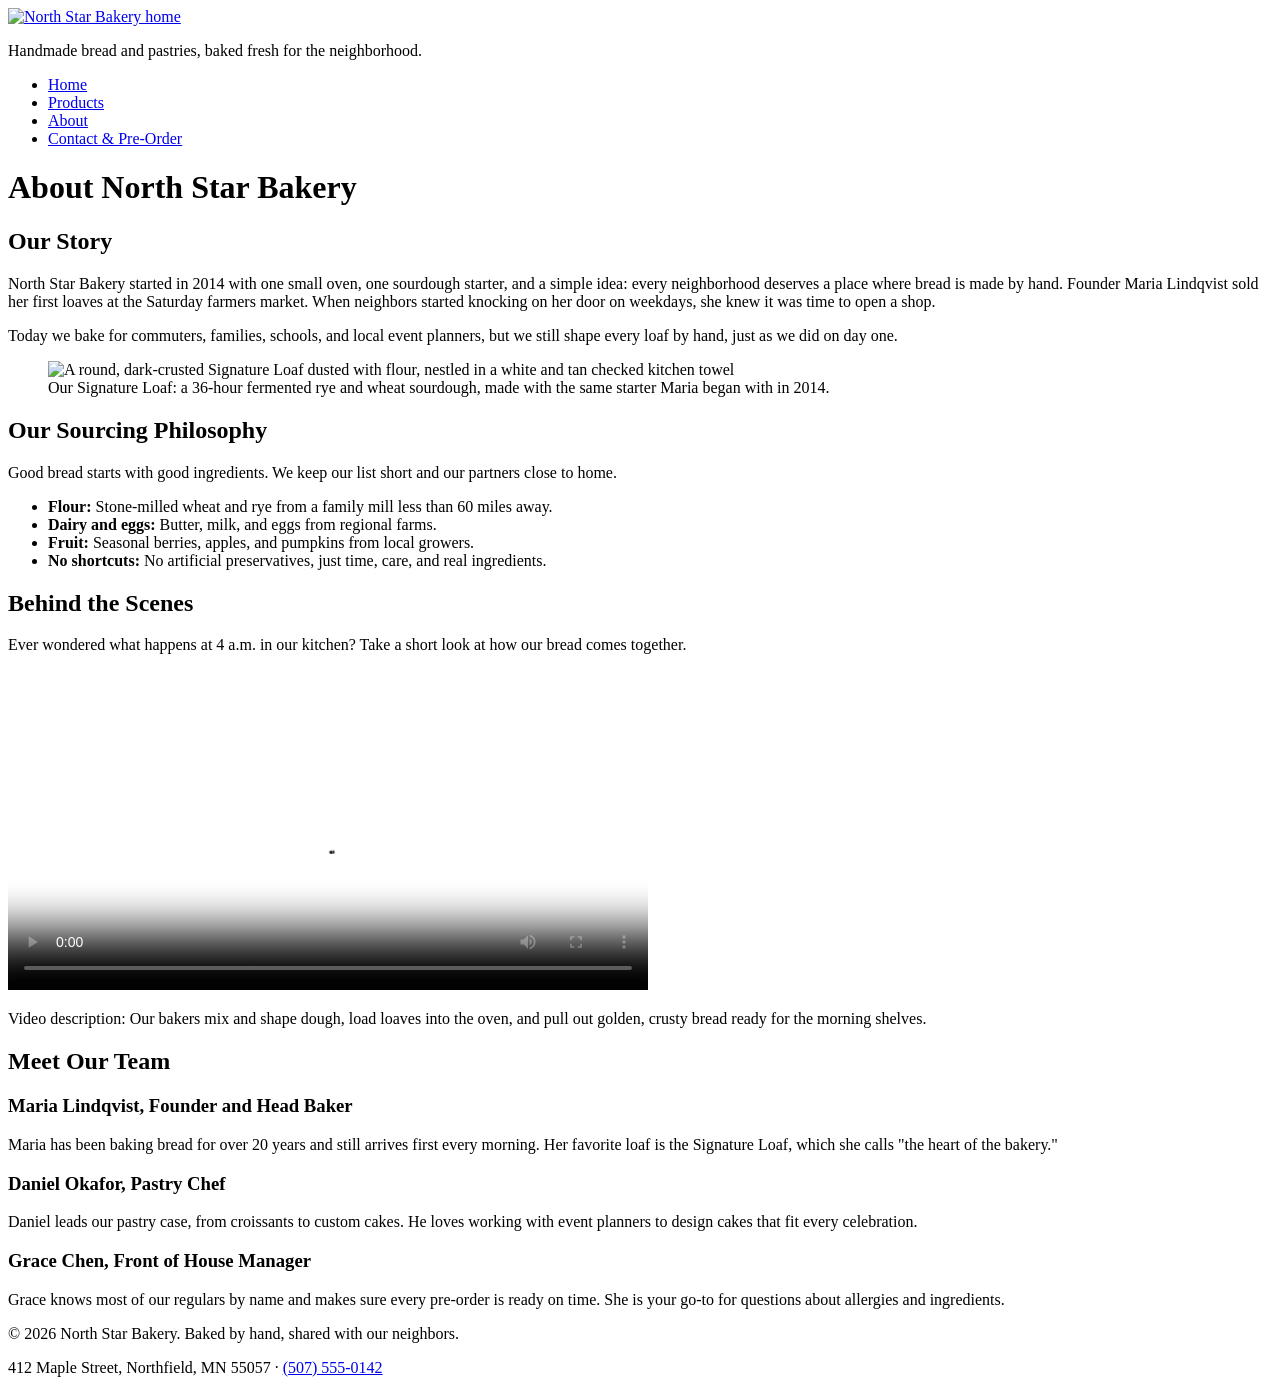
==== about.html @ 032544ac "Add files via upload" ====
<!DOCTYPE html>
<html lang="en">
<head>
  <meta charset="UTF-8">
  <meta name="viewport" content="width=device-width, initial-scale=1.0">
  <meta name="description" content="The story of North Star Bakery, where our ingredients come from, and the bakers behind your bread.">
  <title>About | North Star Bakery</title>
</head>
<body>
  <header>
    <a href="index.html">
      <img src="Bakery_c/bakery-logo_c.png" alt="North Star Bakery home" width="200" height="169">
    </a>
    <p>Handmade bread and pastries, baked fresh for the neighborhood.</p>
    <nav aria-label="Main">
      <ul>
        <li><a href="index.html">Home</a></li>
        <li><a href="products.html">Products</a></li>
        <li><a href="about.html" aria-current="page">About</a></li>
        <li><a href="contact.html">Contact &amp; Pre-Order</a></li>
      </ul>
    </nav>
  </header>

  <main>
    <h1>About North Star Bakery</h1>

    <section aria-labelledby="story-heading">
      <h2 id="story-heading">Our Story</h2>
      <p>North Star Bakery started in 2014 with one small oven, one sourdough starter, and a simple idea: every neighborhood deserves a place where bread is made by hand. Founder Maria Lindqvist sold her first loaves at the Saturday farmers market. When neighbors started knocking on her door on weekdays, she knew it was time to open a shop.</p>
      <p>Today we bake for commuters, families, schools, and local event planners, but we still shape every loaf by hand, just as we did on day one.</p>

      <figure>
        <img src="Bakery_c/bakery-signature-loaf_c.png" alt="A round, dark-crusted Signature Loaf dusted with flour, nestled in a white and tan checked kitchen towel" width="400" height="400">
        <figcaption>Our Signature Loaf: a 36-hour fermented rye and wheat sourdough, made with the same starter Maria began with in 2014.</figcaption>
      </figure>
    </section>

    <section aria-labelledby="sourcing-heading">
      <h2 id="sourcing-heading">Our Sourcing Philosophy</h2>
      <p>Good bread starts with good ingredients. We keep our list short and our partners close to home.</p>
      <ul>
        <li><strong>Flour:</strong> Stone-milled wheat and rye from a family mill less than 60 miles away.</li>
        <li><strong>Dairy and eggs:</strong> Butter, milk, and eggs from regional farms.</li>
        <li><strong>Fruit:</strong> Seasonal berries, apples, and pumpkins from local growers.</li>
        <li><strong>No shortcuts:</strong> No artificial preservatives, just time, care, and real ingredients.</li>
      </ul>
    </section>

    <section aria-labelledby="behind-heading">
      <h2 id="behind-heading">Behind the Scenes</h2>
      <p>Ever wondered what happens at 4 a.m. in our kitchen? Take a short look at how our bread comes together.</p>
      <video controls width="640" preload="metadata" poster="Bakery_c/bakery-storefront_c.png">
        <source src="Bakery_c/bakery-behind-scenes_c.mp4" type="video/mp4">
        Your browser does not support the video element. You can
        <a href="Bakery_c/bakery-behind-scenes_c.mp4">download the behind-the-scenes video (MP4)</a> instead.
      </video>
      <p>Video description: Our bakers mix and shape dough, load loaves into the oven, and pull out golden, crusty bread ready for the morning shelves.</p>
    </section>

    <section aria-labelledby="staff-heading">
      <h2 id="staff-heading">Meet Our Team</h2>

      <article>
        <h3>Maria Lindqvist, Founder and Head Baker</h3>
        <p>Maria has been baking bread for over 20 years and still arrives first every morning. Her favorite loaf is the Signature Loaf, which she calls "the heart of the bakery."</p>
      </article>

      <article>
        <h3>Daniel Okafor, Pastry Chef</h3>
        <p>Daniel leads our pastry case, from croissants to custom cakes. He loves working with event planners to design cakes that fit every celebration.</p>
      </article>

      <article>
        <h3>Grace Chen, Front of House Manager</h3>
        <p>Grace knows most of our regulars by name and makes sure every pre-order is ready on time. She is your go-to for questions about allergies and ingredients.</p>
      </article>
    </section>
  </main>

  <footer>
    <p>&copy; 2026 North Star Bakery. Baked by hand, shared with our neighbors.</p>
    <p>412 Maple Street, Northfield, MN 55057 &middot; <a href="tel:+15075550142">(507) 555-0142</a></p>
  </footer>
</body>
</html>
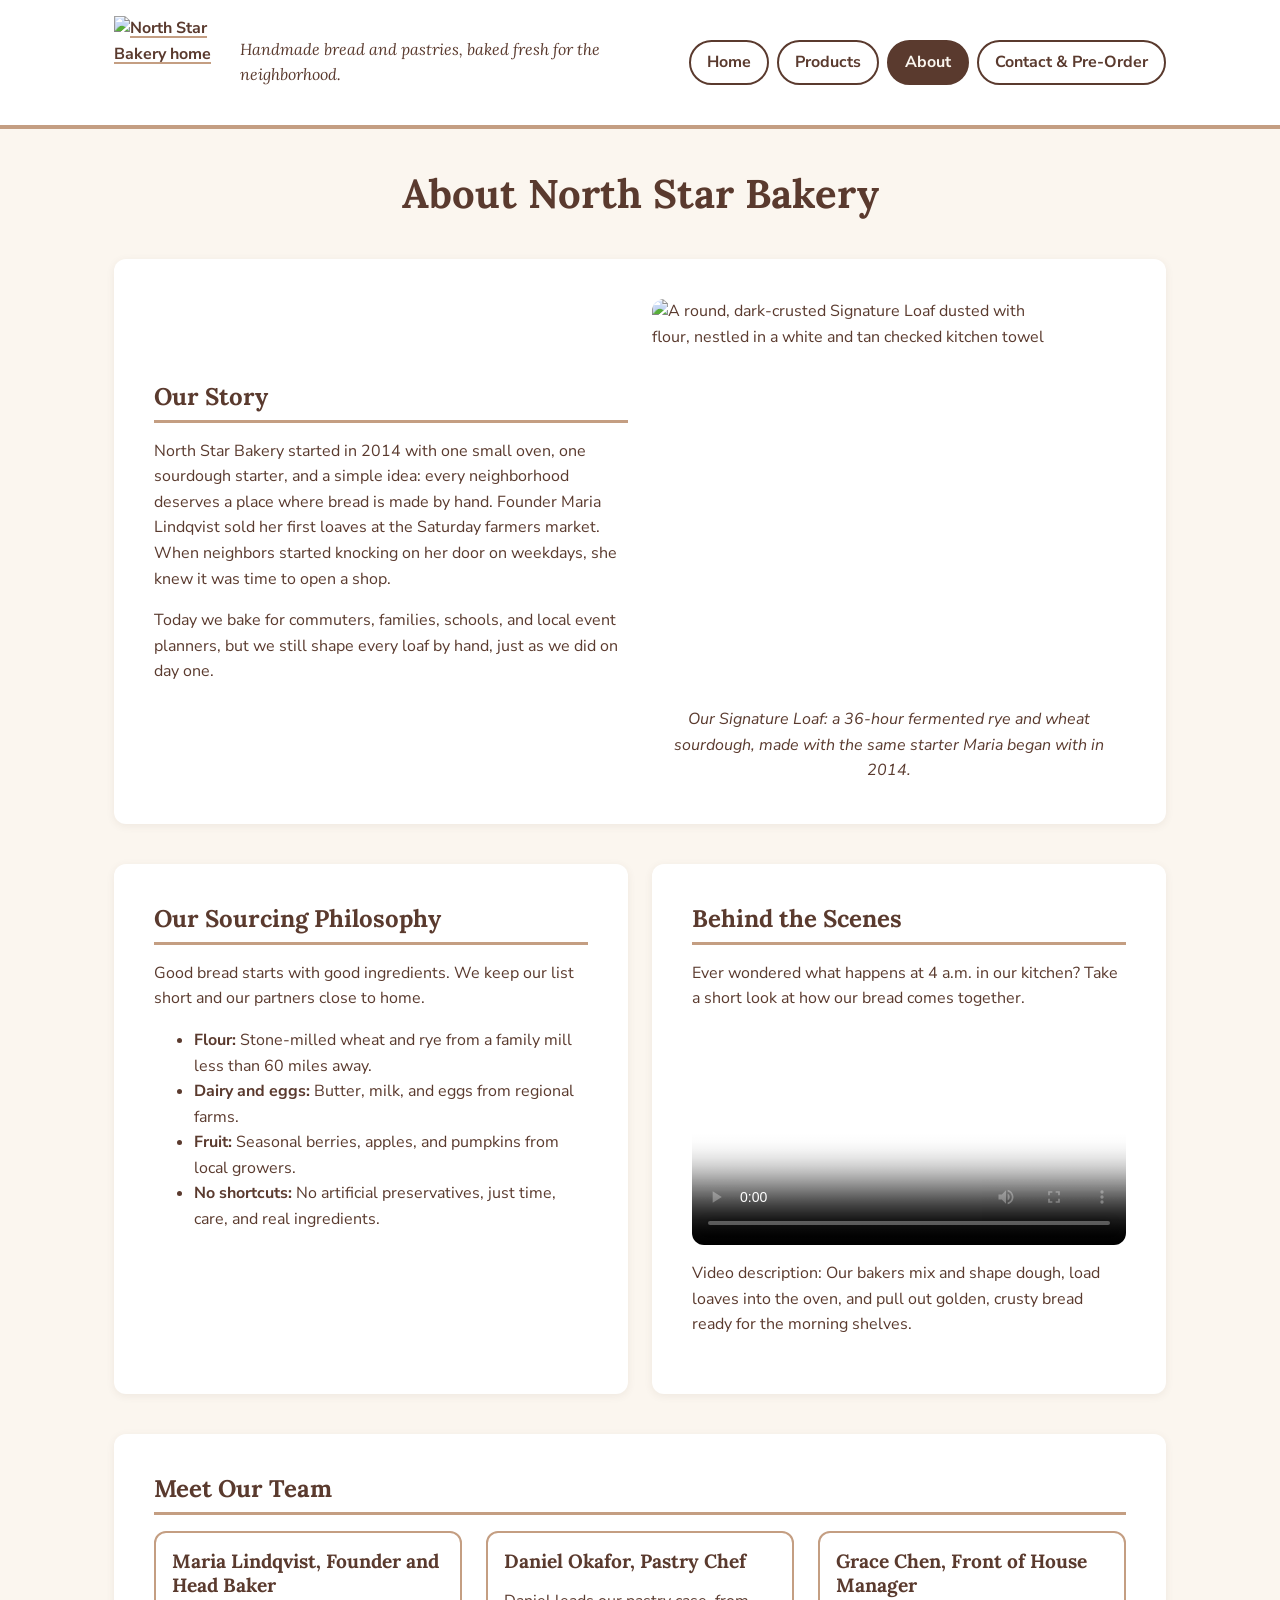
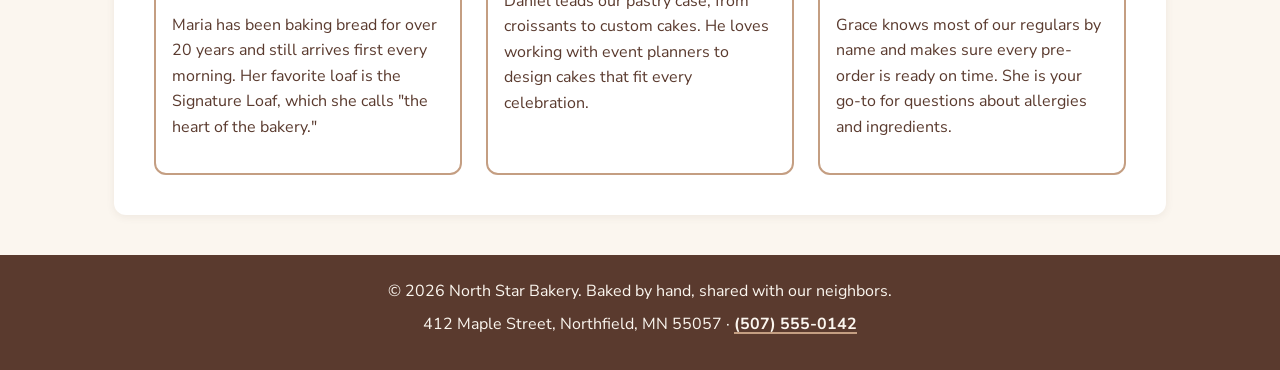
==== commit 584de26a: "Add files via upload" ====
--- a/about.html
+++ b/about.html
@@ -5,14 +5,20 @@
   <meta name="viewport" content="width=device-width, initial-scale=1.0">
   <meta name="description" content="The story of North Star Bakery, where our ingredients come from, and the bakers behind your bread.">
   <title>About | North Star Bakery</title>
+  <link rel="preconnect" href="https://fonts.googleapis.com">
+  <link rel="preconnect" href="https://fonts.gstatic.com" crossorigin>
+  <link rel="stylesheet" href="https://fonts.googleapis.com/css2?family=Lora:ital,wght@0,600;0,700;1,400&family=Nunito+Sans:wght@400;700&display=swap">
+  <link rel="stylesheet" href="styles.css">
 </head>
 <body>
-  <header>
-    <a href="index.html">
-      <img src="Bakery_c/bakery-logo_c.png" alt="North Star Bakery home" width="200" height="169">
-    </a>
-    <p>Handmade bread and pastries, baked fresh for the neighborhood.</p>
-    <nav aria-label="Main">
+  <header class="site-header">
+    <div class="brand">
+      <a href="index.html">
+        <img src="Bakery_c/bakery-logo_c.png" alt="North Star Bakery home" width="200" height="169">
+      </a>
+      <p class="tagline">Handmade bread and pastries, baked fresh for the neighborhood.</p>
+    </div>
+    <nav class="site-nav" aria-label="Main">
       <ul>
         <li><a href="index.html">Home</a></li>
         <li><a href="products.html">Products</a></li>
@@ -26,59 +32,65 @@
     <h1>About North Star Bakery</h1>
 
     <section aria-labelledby="story-heading">
-      <h2 id="story-heading">Our Story</h2>
-      <p>North Star Bakery started in 2014 with one small oven, one sourdough starter, and a simple idea: every neighborhood deserves a place where bread is made by hand. Founder Maria Lindqvist sold her first loaves at the Saturday farmers market. When neighbors started knocking on her door on weekdays, she knew it was time to open a shop.</p>
-      <p>Today we bake for commuters, families, schools, and local event planners, but we still shape every loaf by hand, just as we did on day one.</p>
-
-      <figure>
-        <img src="Bakery_c/bakery-signature-loaf_c.png" alt="A round, dark-crusted Signature Loaf dusted with flour, nestled in a white and tan checked kitchen towel" width="400" height="400">
-        <figcaption>Our Signature Loaf: a 36-hour fermented rye and wheat sourdough, made with the same starter Maria began with in 2014.</figcaption>
-      </figure>
+      <div class="split">
+        <div>
+          <h2 id="story-heading">Our Story</h2>
+          <p>North Star Bakery started in 2014 with one small oven, one sourdough starter, and a simple idea: every neighborhood deserves a place where bread is made by hand. Founder Maria Lindqvist sold her first loaves at the Saturday farmers market. When neighbors started knocking on her door on weekdays, she knew it was time to open a shop.</p>
+          <p>Today we bake for commuters, families, schools, and local event planners, but we still shape every loaf by hand, just as we did on day one.</p>
+        </div>
+        <figure>
+          <img src="Bakery_c/bakery-signature-loaf_c.png" alt="A round, dark-crusted Signature Loaf dusted with flour, nestled in a white and tan checked kitchen towel" width="400" height="400">
+          <figcaption>Our Signature Loaf: a 36-hour fermented rye and wheat sourdough, made with the same starter Maria began with in 2014.</figcaption>
+        </figure>
+      </div>
     </section>
 
-    <section aria-labelledby="sourcing-heading">
-      <h2 id="sourcing-heading">Our Sourcing Philosophy</h2>
-      <p>Good bread starts with good ingredients. We keep our list short and our partners close to home.</p>
-      <ul>
-        <li><strong>Flour:</strong> Stone-milled wheat and rye from a family mill less than 60 miles away.</li>
-        <li><strong>Dairy and eggs:</strong> Butter, milk, and eggs from regional farms.</li>
-        <li><strong>Fruit:</strong> Seasonal berries, apples, and pumpkins from local growers.</li>
-        <li><strong>No shortcuts:</strong> No artificial preservatives, just time, care, and real ingredients.</li>
-      </ul>
-    </section>
+    <div class="card-row">
+      <section aria-labelledby="sourcing-heading">
+        <h2 id="sourcing-heading">Our Sourcing Philosophy</h2>
+        <p>Good bread starts with good ingredients. We keep our list short and our partners close to home.</p>
+        <ul>
+          <li><strong>Flour:</strong> Stone-milled wheat and rye from a family mill less than 60 miles away.</li>
+          <li><strong>Dairy and eggs:</strong> Butter, milk, and eggs from regional farms.</li>
+          <li><strong>Fruit:</strong> Seasonal berries, apples, and pumpkins from local growers.</li>
+          <li><strong>No shortcuts:</strong> No artificial preservatives, just time, care, and real ingredients.</li>
+        </ul>
+      </section>
 
-    <section aria-labelledby="behind-heading">
-      <h2 id="behind-heading">Behind the Scenes</h2>
-      <p>Ever wondered what happens at 4 a.m. in our kitchen? Take a short look at how our bread comes together.</p>
-      <video controls width="640" preload="metadata" poster="Bakery_c/bakery-storefront_c.png">
-        <source src="Bakery_c/bakery-behind-scenes_c.mp4" type="video/mp4">
-        Your browser does not support the video element. You can
-        <a href="Bakery_c/bakery-behind-scenes_c.mp4">download the behind-the-scenes video (MP4)</a> instead.
-      </video>
-      <p>Video description: Our bakers mix and shape dough, load loaves into the oven, and pull out golden, crusty bread ready for the morning shelves.</p>
-    </section>
+      <section aria-labelledby="behind-heading">
+        <h2 id="behind-heading">Behind the Scenes</h2>
+        <p>Ever wondered what happens at 4 a.m. in our kitchen? Take a short look at how our bread comes together.</p>
+        <video controls width="640" preload="metadata" poster="Bakery_c/bakery-storefront_c.png">
+          <source src="Bakery_c/bakery-behind-scenes_c.mp4" type="video/mp4">
+          Your browser does not support the video element. You can
+          <a href="Bakery_c/bakery-behind-scenes_c.mp4">download the behind-the-scenes video (MP4)</a> instead.
+        </video>
+        <p>Video description: Our bakers mix and shape dough, load loaves into the oven, and pull out golden, crusty bread ready for the morning shelves.</p>
+      </section>
+    </div>
 
     <section aria-labelledby="staff-heading">
       <h2 id="staff-heading">Meet Our Team</h2>
+      <div class="card-row team">
+        <article>
+          <h3>Maria Lindqvist, Founder and Head Baker</h3>
+          <p>Maria has been baking bread for over 20 years and still arrives first every morning. Her favorite loaf is the Signature Loaf, which she calls "the heart of the bakery."</p>
+        </article>
 
-      <article>
-        <h3>Maria Lindqvist, Founder and Head Baker</h3>
-        <p>Maria has been baking bread for over 20 years and still arrives first every morning. Her favorite loaf is the Signature Loaf, which she calls "the heart of the bakery."</p>
-      </article>
+        <article>
+          <h3>Daniel Okafor, Pastry Chef</h3>
+          <p>Daniel leads our pastry case, from croissants to custom cakes. He loves working with event planners to design cakes that fit every celebration.</p>
+        </article>
 
-      <article>
-        <h3>Daniel Okafor, Pastry Chef</h3>
-        <p>Daniel leads our pastry case, from croissants to custom cakes. He loves working with event planners to design cakes that fit every celebration.</p>
-      </article>
-
-      <article>
-        <h3>Grace Chen, Front of House Manager</h3>
-        <p>Grace knows most of our regulars by name and makes sure every pre-order is ready on time. She is your go-to for questions about allergies and ingredients.</p>
-      </article>
+        <article>
+          <h3>Grace Chen, Front of House Manager</h3>
+          <p>Grace knows most of our regulars by name and makes sure every pre-order is ready on time. She is your go-to for questions about allergies and ingredients.</p>
+        </article>
+      </div>
     </section>
   </main>
 
-  <footer>
+  <footer class="site-footer">
     <p>&copy; 2026 North Star Bakery. Baked by hand, shared with our neighbors.</p>
     <p>412 Maple Street, Northfield, MN 55057 &middot; <a href="tel:+15075550142">(507) 555-0142</a></p>
   </footer>
--- a/styles.css
+++ b/styles.css
@@ -0,0 +1,482 @@
+/* =========================================================
+   North Star Bakery - shared stylesheet
+   Mobile-first: base styles are for small screens.
+   Media queries at the bottom adjust the layout for
+   tablets (768px+) and desktops (1024px+).
+
+   Color palette (4 colors, taken from the logo):
+     Espresso  #5A3A2E  text, headings, buttons, footer
+     Wheat     #C49E82  accent borders and highlights (never text)
+     Cream     #FBF6EF  page background, text on dark areas
+     White     #FFFFFF  cards and form fields
+
+   Fonts (2 families):
+     Lora         headings (warm, handmade serif)
+     Nunito Sans  body text (clean, easy to read)
+   ========================================================= */
+
+:root {
+  --espresso: #5A3A2E;
+  --wheat: #C49E82;
+  --cream: #FBF6EF;
+  --white: #FFFFFF;
+
+  --font-heading: "Lora", Georgia, "Times New Roman", serif;
+  --font-body: "Nunito Sans", "Segoe UI", Arial, sans-serif;
+
+  --space-xs: 0.5rem;
+  --space-sm: 1rem;
+  --space-md: 1.5rem;
+  --space-lg: 2.5rem;
+
+  --radius: 12px;
+  --max-width: 1100px;
+}
+
+/* ---------- Base ---------- */
+*,
+*::before,
+*::after {
+  box-sizing: border-box;
+}
+
+body {
+  margin: 0;
+  background-color: var(--cream);
+  color: var(--espresso);
+  font-family: var(--font-body);
+  font-size: 1rem;
+  line-height: 1.6;
+}
+
+img,
+picture,
+video {
+  display: block;
+  max-width: 100%;
+  height: auto;
+}
+
+audio {
+  width: 100%;
+}
+
+h1,
+h2,
+h3 {
+  font-family: var(--font-heading);
+  line-height: 1.25;
+  margin: 0 0 var(--space-sm);
+}
+
+h1 {
+  font-size: 2rem;
+}
+
+h2 {
+  font-size: 1.5rem;
+  padding-bottom: var(--space-xs);
+  border-bottom: 3px solid var(--wheat);
+}
+
+h3 {
+  font-size: 1.2rem;
+  margin-top: var(--space-md);
+}
+
+p,
+ul,
+ol {
+  margin: 0 0 var(--space-sm);
+}
+
+a {
+  color: var(--espresso);
+  font-weight: 700;
+  text-decoration-color: var(--wheat);
+  text-decoration-thickness: 2px;
+  text-underline-offset: 3px;
+}
+
+a:hover {
+  text-decoration-color: var(--espresso);
+}
+
+/* Visible keyboard focus on every interactive element */
+a:focus-visible,
+button:focus-visible,
+input:focus-visible,
+textarea:focus-visible {
+  outline: 3px solid var(--espresso);
+  outline-offset: 3px;
+}
+
+/* ---------- Header and navigation ---------- */
+.site-header {
+  display: flex;
+  flex-direction: column;
+  align-items: center;
+  gap: var(--space-sm);
+  padding: var(--space-sm);
+  background-color: var(--white);
+  border-bottom: 4px solid var(--wheat);
+  text-align: center;
+}
+
+.brand {
+  display: flex;
+  flex-direction: column;
+  align-items: center;
+  gap: var(--space-xs);
+}
+
+.brand img {
+  width: 120px;
+}
+
+.tagline {
+  margin: 0;
+  font-family: var(--font-heading);
+  font-style: italic;
+}
+
+.site-nav ul {
+  display: flex;
+  flex-wrap: wrap;
+  justify-content: center;
+  gap: var(--space-xs);
+  margin: 0;
+  padding: 0;
+  list-style: none;
+}
+
+.site-nav a {
+  display: block;
+  padding: 0.5rem 1rem;
+  border: 2px solid var(--espresso);
+  border-radius: 999px;
+  text-decoration: none;
+}
+
+.site-nav a:hover,
+.site-nav a[aria-current="page"] {
+  background-color: var(--espresso);
+  color: var(--cream);
+}
+
+/* ---------- Main content ---------- */
+main {
+  display: flex;
+  flex-direction: column;
+  gap: var(--space-md);
+  max-width: var(--max-width);
+  margin: 0 auto;
+  padding: var(--space-md) var(--space-sm) var(--space-lg);
+}
+
+main > h1 {
+  margin: 0;
+  text-align: center;
+}
+
+main > p {
+  margin: 0;
+  max-width: 70ch;
+  align-self: center;
+  text-align: center;
+}
+
+/* Every content section is a white card */
+main section {
+  background-color: var(--white);
+  border-radius: var(--radius);
+  padding: var(--space-md);
+  box-shadow: 0 2px 8px rgba(90, 58, 46, 0.08);
+}
+
+main section img,
+main section picture img,
+main section video {
+  border-radius: var(--radius);
+}
+
+main section > img,
+main section > video {
+  margin-bottom: var(--space-sm);
+}
+
+/* A row of cards: stacked on phones, side by side on bigger screens */
+.card-row {
+  display: flex;
+  flex-direction: column;
+  gap: var(--space-md);
+}
+
+/* Text and image pair: stacked on phones, side by side on bigger screens */
+.split {
+  display: flex;
+  flex-direction: column;
+  gap: var(--space-md);
+}
+
+.price {
+  display: inline-block;
+  padding: 0.25rem 0.75rem;
+  border-left: 4px solid var(--wheat);
+  background-color: var(--cream);
+}
+
+/* Staff cards on the About page */
+.team article {
+  flex: 1;
+  padding: var(--space-sm);
+  border: 2px solid var(--wheat);
+  border-radius: var(--radius);
+}
+
+.team article h3 {
+  margin-top: 0;
+}
+
+figure {
+  margin: 0;
+}
+
+figcaption {
+  margin-top: var(--space-xs);
+  font-style: italic;
+  text-align: center;
+}
+
+address {
+  font-style: normal;
+  margin-bottom: var(--space-sm);
+}
+
+/* ---------- Hours table ---------- */
+table {
+  width: 100%;
+  border-collapse: collapse;
+}
+
+caption {
+  text-align: left;
+  font-weight: 700;
+  margin-bottom: var(--space-xs);
+}
+
+th,
+td {
+  padding: 0.5rem;
+  text-align: left;
+  border-bottom: 1px solid var(--wheat);
+}
+
+/* ---------- Form ---------- */
+fieldset {
+  margin: 0 0 var(--space-md);
+  padding: var(--space-sm);
+  border: 2px solid var(--wheat);
+  border-radius: var(--radius);
+}
+
+legend {
+  padding: 0 var(--space-xs);
+  font-family: var(--font-heading);
+  font-weight: 700;
+  font-size: 1.1rem;
+}
+
+.field {
+  display: flex;
+  flex-direction: column;
+  gap: 0.25rem;
+  margin-bottom: var(--space-sm);
+}
+
+.field-row {
+  display: flex;
+  flex-direction: column;
+}
+
+label {
+  font-weight: 700;
+}
+
+input[type="text"],
+input[type="email"],
+input[type="date"],
+textarea {
+  width: 100%;
+  padding: 0.6rem;
+  font: inherit;
+  color: var(--espresso);
+  background-color: var(--white);
+  border: 2px solid var(--espresso);
+  border-radius: 8px;
+}
+
+.choices {
+  display: flex;
+  flex-direction: column;
+  gap: var(--space-xs);
+}
+
+.choice {
+  display: flex;
+  align-items: center;
+  gap: var(--space-xs);
+}
+
+.choice label {
+  font-weight: 400;
+}
+
+input[type="radio"] {
+  width: 1.2rem;
+  height: 1.2rem;
+  accent-color: var(--espresso);
+}
+
+.hint {
+  font-size: 0.9rem;
+}
+
+button {
+  width: 100%;
+  padding: 0.8rem 1.5rem;
+  font: inherit;
+  font-weight: 700;
+  color: var(--cream);
+  background-color: var(--espresso);
+  border: none;
+  border-radius: 999px;
+  cursor: pointer;
+}
+
+button:hover {
+  text-decoration: underline;
+}
+
+/* ---------- Footer ---------- */
+.site-footer {
+  padding: var(--space-md) var(--space-sm);
+  background-color: var(--espresso);
+  color: var(--cream);
+  text-align: center;
+}
+
+.site-footer p {
+  margin: 0 0 var(--space-xs);
+}
+
+.site-footer a {
+  color: var(--cream);
+}
+
+.site-footer a:focus-visible {
+  outline-color: var(--cream);
+}
+
+/* =========================================================
+   Tablet: 768px and wider
+   ========================================================= */
+@media (min-width: 768px) {
+  h1 {
+    font-size: 2.5rem;
+  }
+
+  /* Logo and tagline on the left, navigation on the right */
+  .site-header {
+    flex-direction: row;
+    justify-content: space-between;
+    padding: var(--space-sm) var(--space-lg);
+    text-align: left;
+  }
+
+  .brand {
+    flex-direction: row;
+    gap: var(--space-sm);
+  }
+
+  .brand img {
+    width: 100px;
+  }
+
+  .site-nav ul {
+    justify-content: flex-end;
+  }
+
+  main {
+    padding: var(--space-lg) var(--space-md);
+    gap: var(--space-lg);
+  }
+
+  main section {
+    padding: var(--space-lg);
+  }
+
+  /* Cards sit side by side and wrap when there is not enough room */
+  .card-row {
+    flex-direction: row;
+    flex-wrap: wrap;
+  }
+
+  .card-row > * {
+    flex: 1 1 300px;
+  }
+
+  /* Text and image share the row */
+  .split {
+    flex-direction: row;
+    align-items: center;
+  }
+
+  .split > * {
+    flex: 1;
+  }
+
+  /* Name and email fields side by side */
+  .field-row {
+    flex-direction: row;
+    gap: var(--space-sm);
+  }
+
+  .field-row .field {
+    flex: 1;
+  }
+
+  .choices {
+    flex-direction: row;
+    flex-wrap: wrap;
+    gap: var(--space-md);
+  }
+
+  button {
+    width: auto;
+  }
+}
+
+/* =========================================================
+   Desktop: 1024px and wider
+   ========================================================= */
+@media (min-width: 1024px) {
+  .site-header {
+    /* Keeps header content lined up with the centered main content */
+    padding: var(--space-sm) max(var(--space-lg), calc((100% - var(--max-width)) / 2 + var(--space-md)));
+  }
+
+  .brand img {
+    width: 110px;
+  }
+
+  /* Keep all four navigation links on one line */
+  .site-nav {
+    flex-shrink: 0;
+  }
+
+  /* Three product categories in one row */
+  .card-row > * {
+    flex: 1 1 0;
+  }
+}
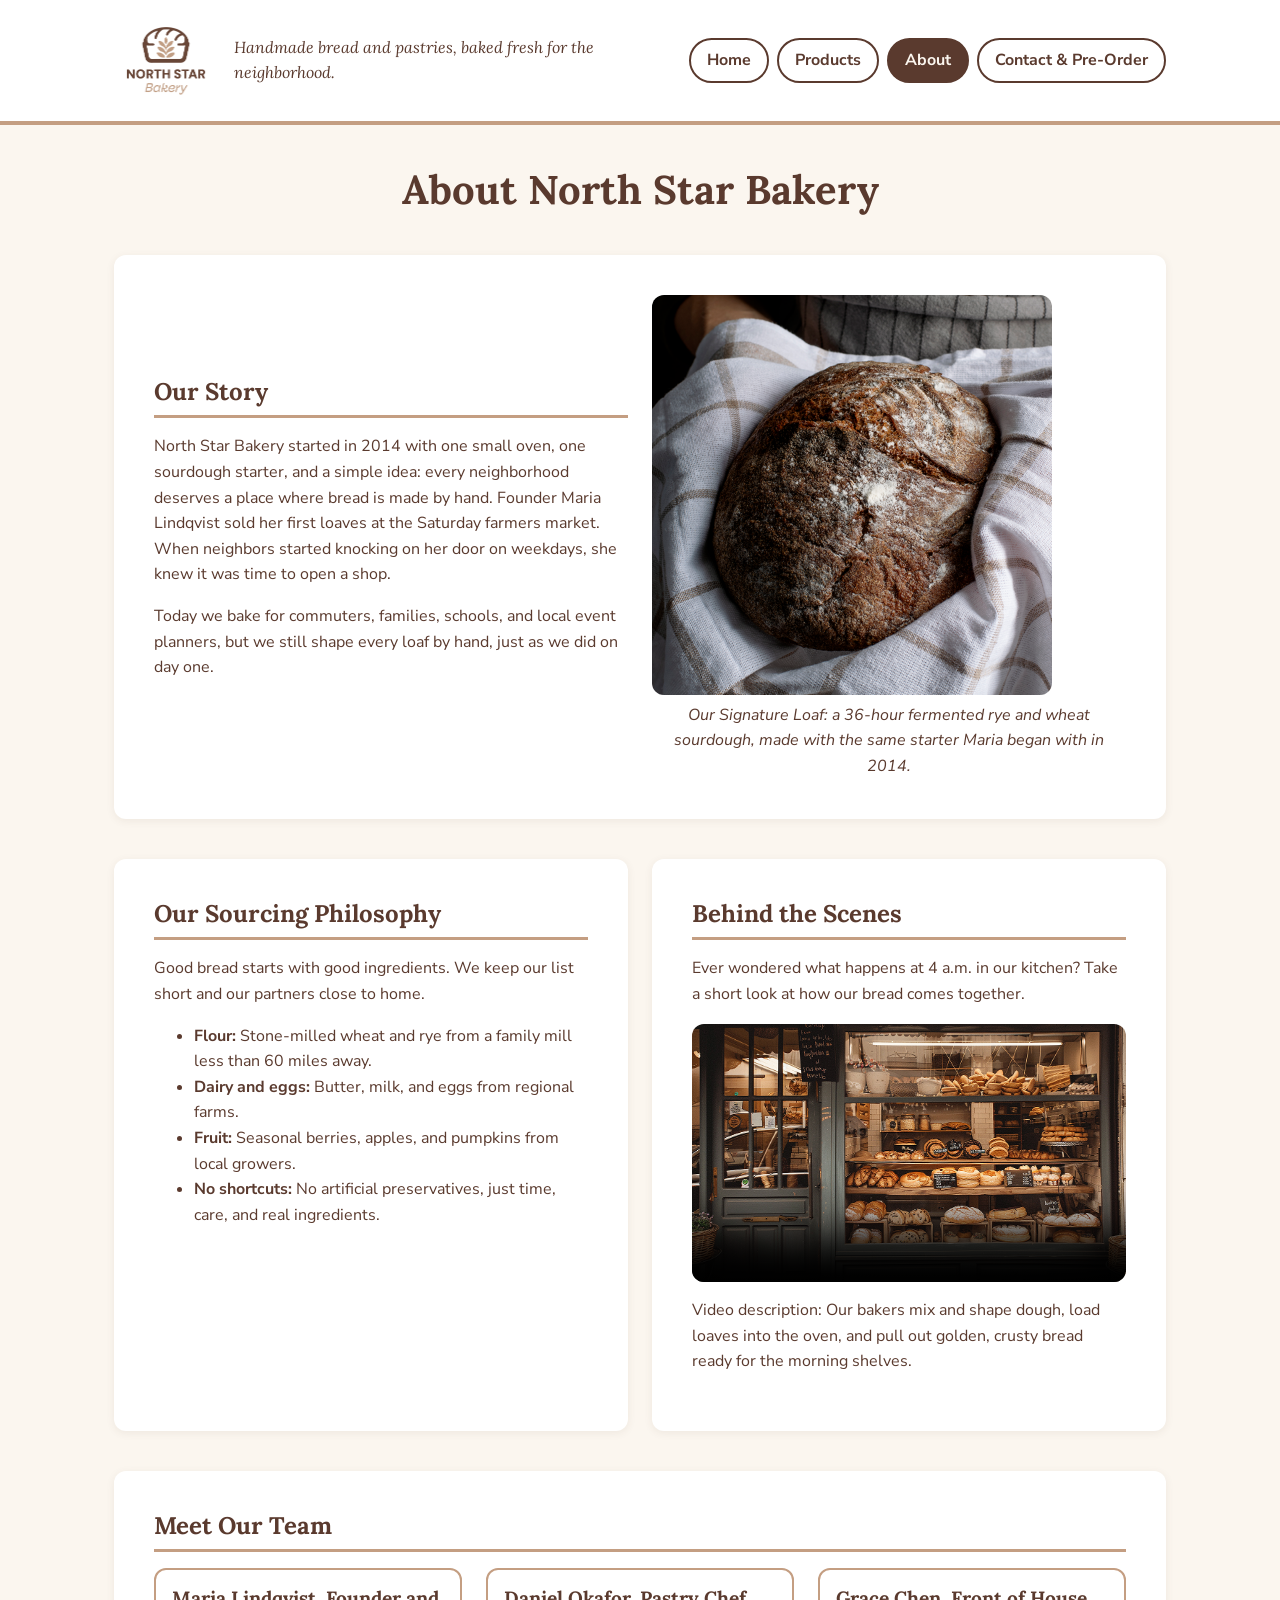
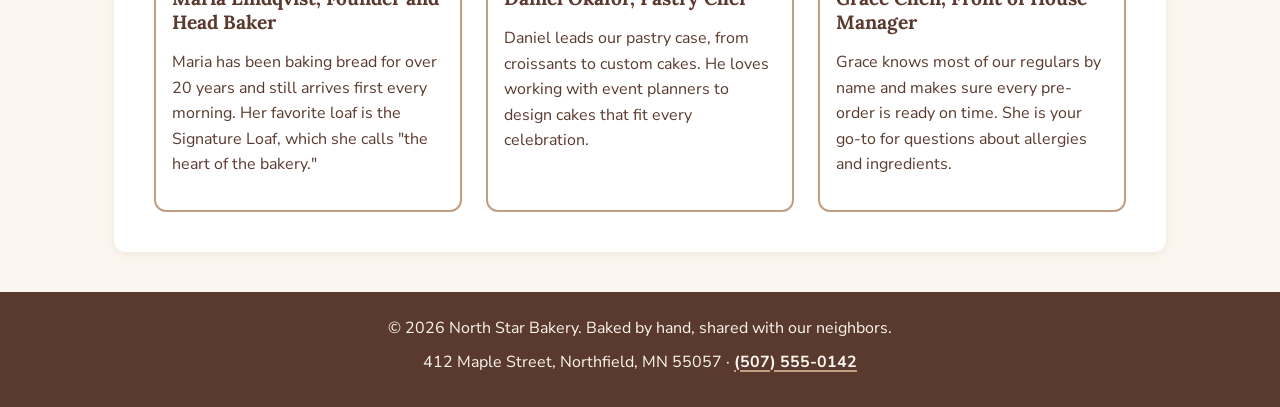
==== commit 23705955: "Touchstone 4" ====
--- a/about.html
+++ b/about.html
@@ -9,6 +9,7 @@
   <link rel="preconnect" href="https://fonts.gstatic.com" crossorigin>
   <link rel="stylesheet" href="https://fonts.googleapis.com/css2?family=Lora:ital,wght@0,600;0,700;1,400&family=Nunito+Sans:wght@400;700&display=swap">
   <link rel="stylesheet" href="styles.css">
+  <script src="script.js" defer></script>
 </head>
 <body>
   <header class="site-header">
--- a/styles.css
+++ b/styles.css
@@ -358,6 +358,165 @@
   text-decoration: underline;
 }
 
+/* ---------- Touchstone 4: pre-order list and form feedback ---------- */
+
+/* Hidden visually but still read by screen readers */
+.visually-hidden {
+  position: absolute;
+  width: 1px;
+  height: 1px;
+  margin: -1px;
+  overflow: hidden;
+  clip: rect(0 0 0 0);
+  white-space: nowrap;
+}
+
+/* "Add to pre-order list" buttons on the products page */
+.add-btn,
+.small-btn {
+  width: auto;
+  padding: 0.4rem 1rem;
+  font-size: 0.95rem;
+  color: var(--espresso);
+  background-color: var(--white);
+  border: 2px solid var(--espresso);
+}
+
+.add-btn {
+  margin-bottom: var(--space-sm);
+}
+
+.add-btn.is-added {
+  color: var(--cream);
+  background-color: var(--espresso);
+}
+
+.small-btn {
+  padding: 0.25rem 0.75rem;
+  min-width: 2.25rem;
+}
+
+/* The saved list */
+.order-panel {
+  border: 3px solid var(--wheat);
+}
+
+.order-items {
+  display: flex;
+  flex-direction: column;
+  gap: var(--space-xs);
+  margin: 0 0 var(--space-sm);
+  padding: 0;
+  list-style: none;
+}
+
+.order-item {
+  display: flex;
+  flex-direction: column;
+  gap: var(--space-xs);
+  padding: var(--space-xs) var(--space-sm);
+  background-color: var(--cream);
+  border-radius: 8px;
+}
+
+.order-item-name small {
+  display: block;
+}
+
+.qty-controls {
+  display: flex;
+  align-items: center;
+  gap: var(--space-xs);
+}
+
+.qty {
+  min-width: 2rem;
+  text-align: center;
+  font-weight: 700;
+}
+
+.order-actions {
+  display: flex;
+  flex-wrap: wrap;
+  align-items: center;
+  gap: var(--space-sm);
+}
+
+/* A link styled like the main button */
+.button-link {
+  display: inline-block;
+  padding: 0.6rem 1.25rem;
+  color: var(--cream);
+  background-color: var(--espresso);
+  border-radius: 999px;
+  text-decoration: none;
+}
+
+.button-link:hover {
+  text-decoration: underline;
+  text-decoration-color: var(--cream);
+}
+
+/* Item count next to "Contact & Pre-Order" in the navigation */
+.nav-count {
+  display: inline-block;
+  min-width: 1.5rem;
+  margin-left: 0.4rem;
+  padding: 0 0.4rem;
+  color: var(--espresso);
+  background-color: var(--wheat);
+  border-radius: 999px;
+  text-align: center;
+  font-size: 0.85rem;
+}
+
+/* Form validation feedback (dark red is a status color, not part of the brand palette) */
+.error-message {
+  margin: 0;
+  color: #A12C2C;
+  font-size: 0.95rem;
+  font-weight: 700;
+}
+
+.error-message:empty {
+  display: none;
+}
+
+.error-message::before {
+  content: "\26A0  ";
+}
+
+input[aria-invalid="true"],
+textarea[aria-invalid="true"] {
+  border-color: #A12C2C;
+  background-color: #FDF3F2;
+}
+
+.form-summary {
+  padding: var(--space-sm);
+  border-radius: 8px;
+  font-weight: 700;
+}
+
+.form-summary.is-error {
+  color: #A12C2C;
+  background-color: #FDF3F2;
+  border-left: 5px solid #A12C2C;
+}
+
+.form-summary.is-success {
+  background-color: var(--cream);
+  border-left: 5px solid var(--espresso);
+}
+
+.prefill-note {
+  margin: 0;
+  padding: 0.4rem 0.75rem;
+  font-size: 0.95rem;
+  background-color: var(--cream);
+  border-left: 4px solid var(--wheat);
+}
+
 /* ---------- Footer ---------- */
 .site-footer {
   padding: var(--space-md) var(--space-sm);
@@ -454,6 +613,13 @@
 
   button {
     width: auto;
+  }
+
+  /* List rows: product name on the left, quantity buttons on the right */
+  .order-item {
+    flex-direction: row;
+    justify-content: space-between;
+    align-items: center;
   }
 }
 
